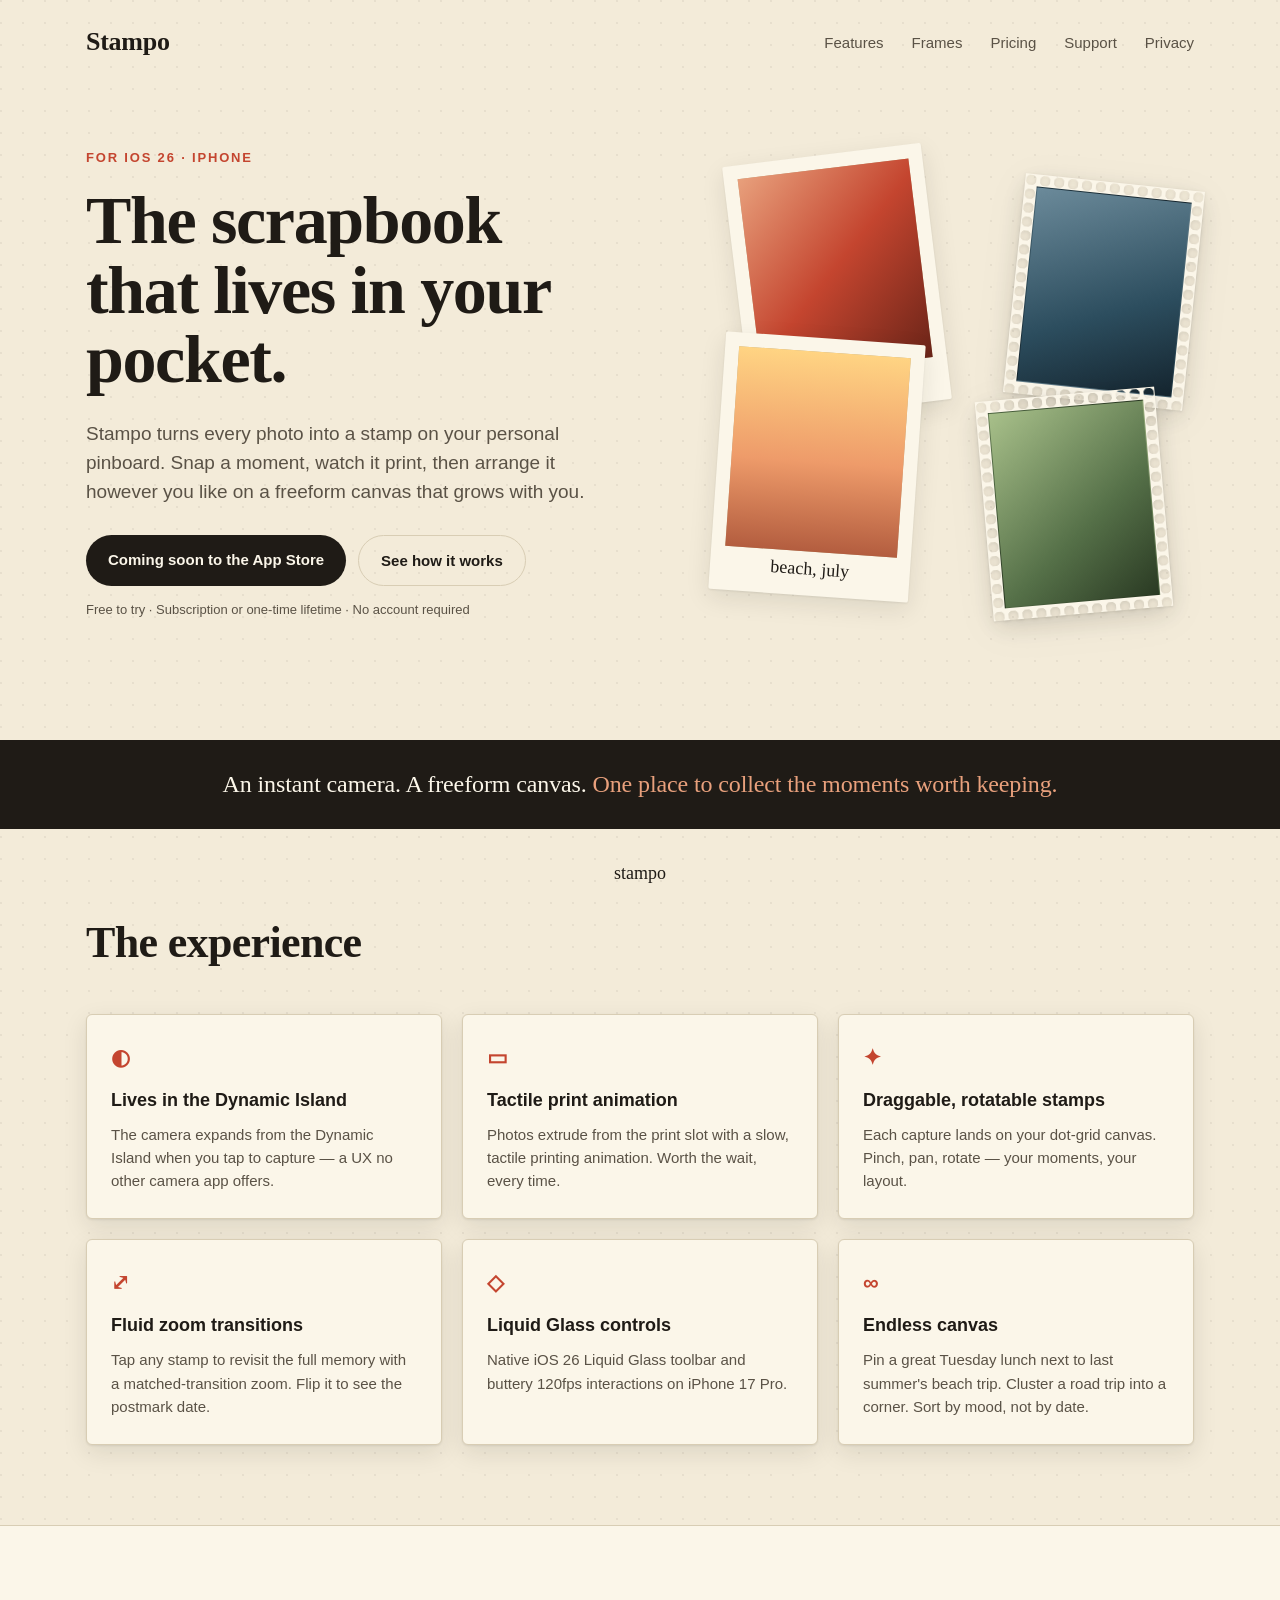
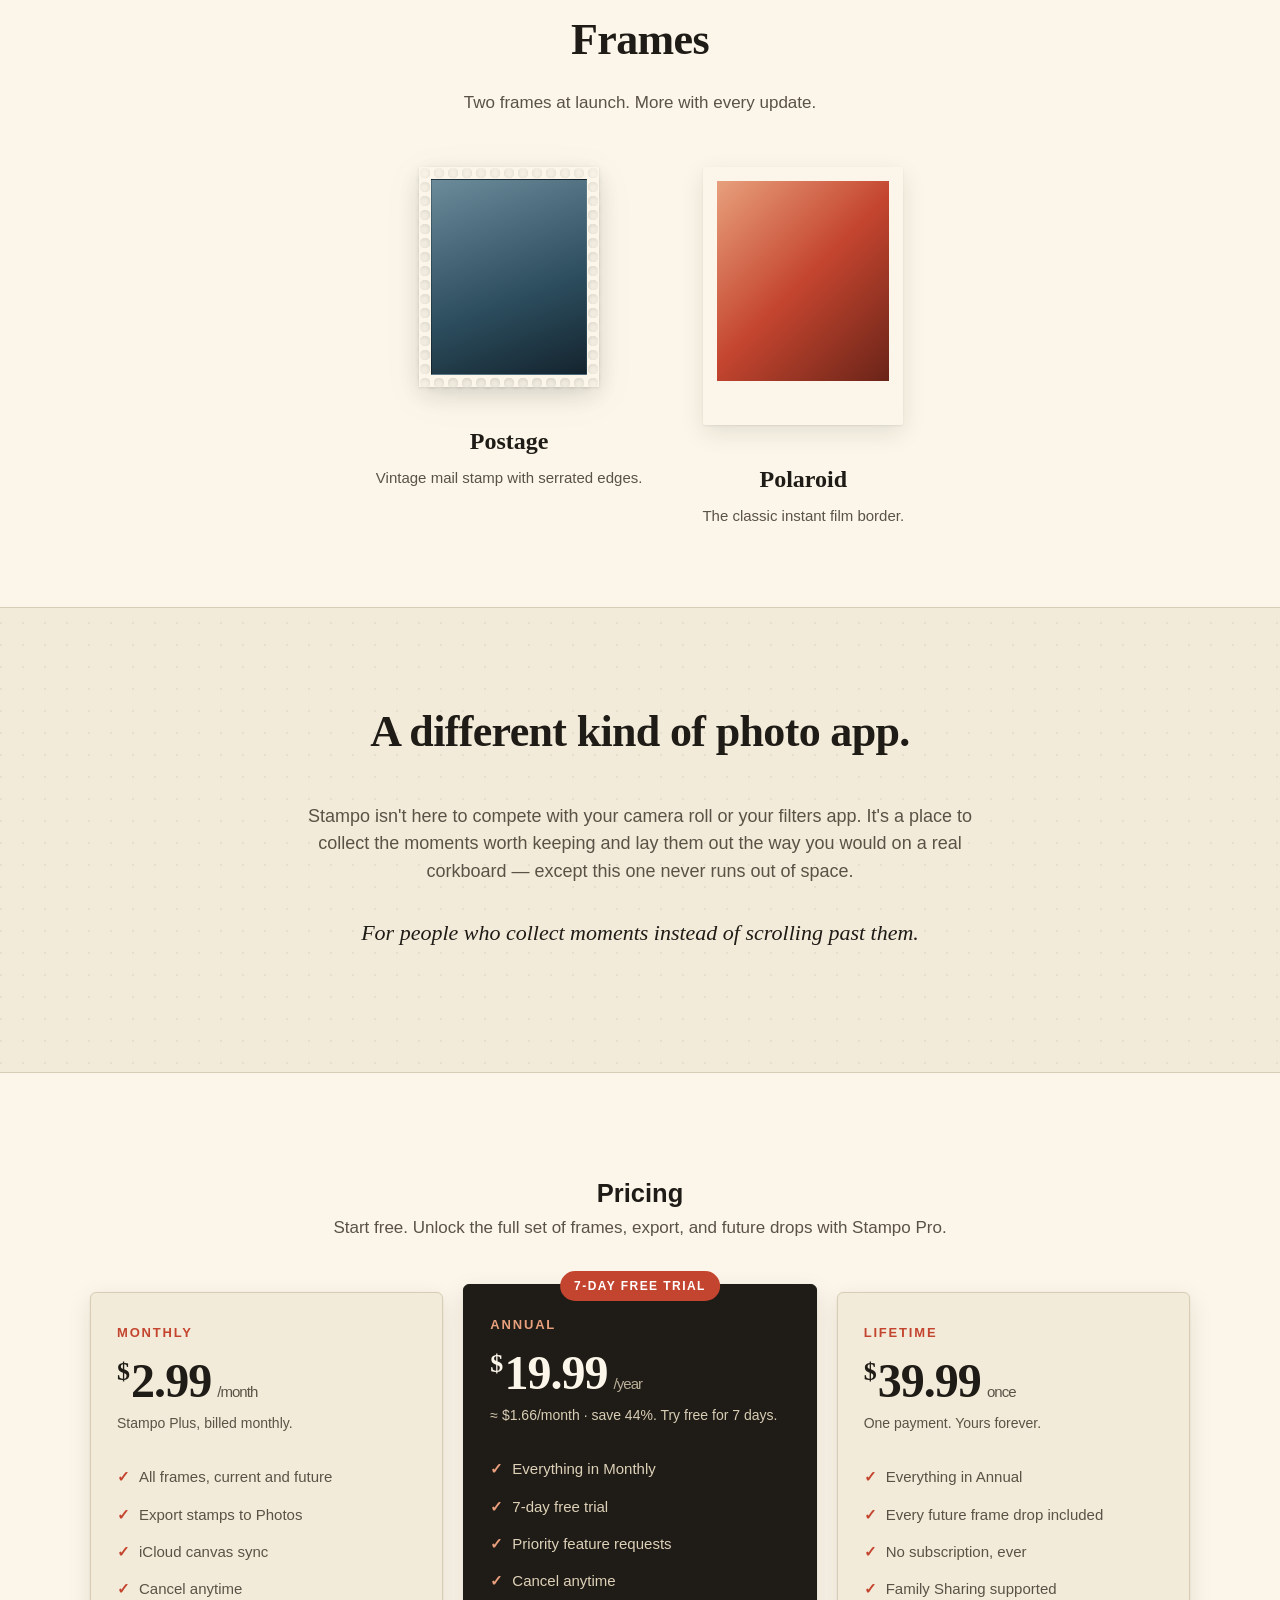
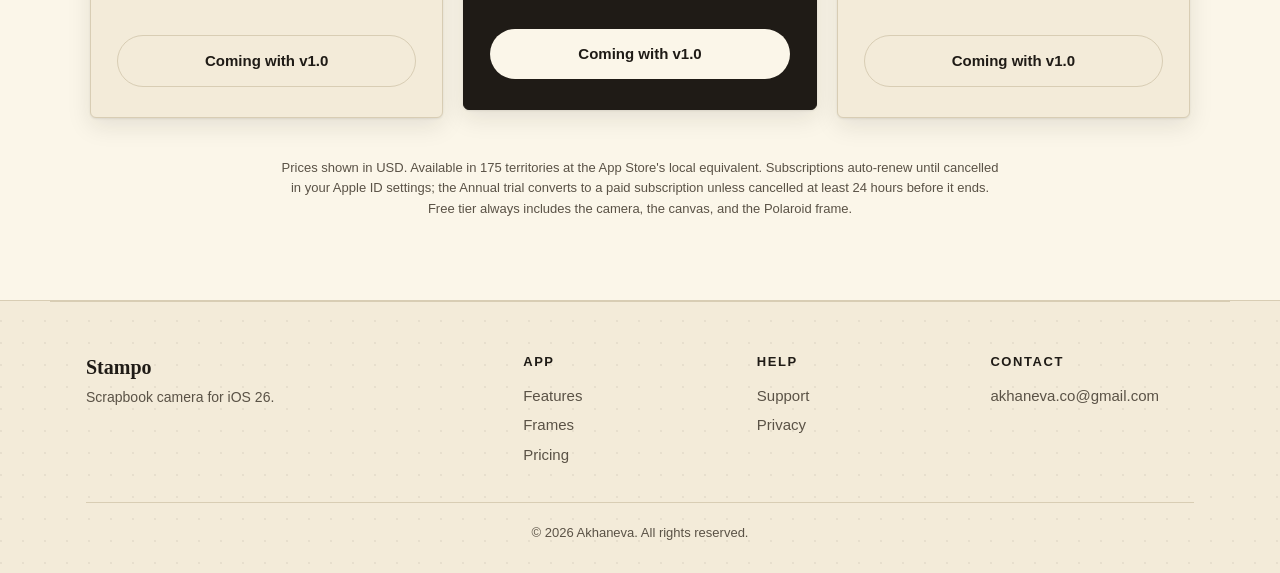
==== index.html @ 7638e10e "Add Stampo marketing site (landing, support, privacy) Three-page static site for the App Store listi" ====
<!doctype html>
<html lang="en">
<head>
<meta charset="utf-8" />
<meta name="viewport" content="width=device-width, initial-scale=1" />
<title>Stampo — Scrapbook Camera for iOS</title>
<meta name="description" content="Stampo turns every photo into a stamp on your personal pinboard. An instant camera that lives in the Dynamic Island, built natively for iOS 26." />
<meta property="og:title" content="Stampo — Scrapbook Camera" />
<meta property="og:description" content="An instant camera in your Dynamic Island. Pin moments on an endless canvas." />
<meta property="og:type" content="website" />
<meta name="theme-color" content="#f3ebd9" />
<link rel="stylesheet" href="styles.css" />
</head>
<body>
<header class="nav">
  <a class="brand" href="/">Stampo</a>
  <nav>
    <a href="#features">Features</a>
    <a href="#frames">Frames</a>
    <a href="#pricing">Pricing</a>
    <a href="support.html">Support</a>
    <a href="privacy.html">Privacy</a>
  </nav>
</header>

<main>
  <section class="hero">
    <div class="hero-copy">
      <p class="eyebrow">For iOS 26 · iPhone</p>
      <h1>The scrapbook<br/>that lives in your pocket.</h1>
      <p class="lede">Stampo turns every photo into a stamp on your personal pinboard. Snap a moment, watch it print, then arrange it however you like on a freeform canvas that grows with you.</p>
      <div class="cta">
        <a class="btn primary" href="#" aria-disabled="true">Coming soon to the App Store</a>
        <a class="btn ghost" href="#features">See how it works</a>
      </div>
      <p class="micro">Free to try · Subscription or one-time lifetime · No account required</p>
    </div>
    <div class="hero-art" aria-hidden="true">
      <div class="stamp polaroid r-1">
        <div class="photo p1"></div>
        <span class="caption">tuesday lunch</span>
      </div>
      <div class="stamp postage r-2">
        <div class="photo p2"></div>
      </div>
      <div class="stamp polaroid r-3">
        <div class="photo p3"></div>
        <span class="caption">beach, july</span>
      </div>
      <div class="stamp postage r-4">
        <div class="photo p4"></div>
      </div>
    </div>
  </section>

  <section class="strip">
    <p>An instant camera. A freeform canvas. <span>One place to collect the moments worth keeping.</span></p>
  </section>

  <section id="features" class="features">
    <h2>The experience</h2>
    <div class="grid">
      <article class="card">
        <div class="icon">◐</div>
        <h3>Lives in the Dynamic Island</h3>
        <p>The camera expands from the Dynamic Island when you tap to capture — a UX no other camera app offers.</p>
      </article>
      <article class="card">
        <div class="icon">▭</div>
        <h3>Tactile print animation</h3>
        <p>Photos extrude from the print slot with a slow, tactile printing animation. Worth the wait, every time.</p>
      </article>
      <article class="card">
        <div class="icon">✦</div>
        <h3>Draggable, rotatable stamps</h3>
        <p>Each capture lands on your dot-grid canvas. Pinch, pan, rotate — your moments, your layout.</p>
      </article>
      <article class="card">
        <div class="icon">⤢</div>
        <h3>Fluid zoom transitions</h3>
        <p>Tap any stamp to revisit the full memory with a matched-transition zoom. Flip it to see the postmark date.</p>
      </article>
      <article class="card">
        <div class="icon">◇</div>
        <h3>Liquid Glass controls</h3>
        <p>Native iOS 26 Liquid Glass toolbar and buttery 120fps interactions on iPhone 17 Pro.</p>
      </article>
      <article class="card">
        <div class="icon">∞</div>
        <h3>Endless canvas</h3>
        <p>Pin a great Tuesday lunch next to last summer's beach trip. Cluster a road trip into a corner. Sort by mood, not by date.</p>
      </article>
    </div>
  </section>

  <section id="frames" class="frames">
    <h2>Frames</h2>
    <p class="frames-lede">Two frames at launch. More with every update.</p>
    <div class="frames-grid">
      <div class="frame-demo">
        <div class="stamp postage demo">
          <div class="photo p2"></div>
        </div>
        <h3>Postage</h3>
        <p>Vintage mail stamp with serrated edges.</p>
      </div>
      <div class="frame-demo">
        <div class="stamp polaroid demo">
          <div class="photo p1"></div>
          <span class="caption">stampo</span>
        </div>
        <h3>Polaroid</h3>
        <p>The classic instant film border.</p>
      </div>
    </div>
  </section>

  <section class="manifesto">
    <h2>A different kind of photo app.</h2>
    <p>Stampo isn't here to compete with your camera roll or your filters app. It's a place to collect the moments worth keeping and lay them out the way you would on a real corkboard — except this one never runs out of space.</p>
    <p class="signoff">For people who collect moments instead of scrolling past them.</p>
  </section>

  <section id="pricing" class="pricing">
    <h2>Pricing</h2>
    <p class="pricing-lede">Start free. Unlock the full set of frames, export, and future drops with Stampo Pro.</p>

    <div class="price-grid">
      <article class="price-card">
        <header>
          <p class="tier">Monthly</p>
          <p class="amount"><span class="currency">$</span>2.99<span class="period">/month</span></p>
          <p class="tier-sub">Stampo Plus, billed monthly.</p>
        </header>
        <ul>
          <li>All frames, current and future</li>
          <li>Export stamps to Photos</li>
          <li>iCloud canvas sync</li>
          <li>Cancel anytime</li>
        </ul>
        <a class="btn ghost full" href="#" aria-disabled="true">Coming with v1.0</a>
      </article>

      <article class="price-card featured">
        <p class="ribbon">7-day free trial</p>
        <header>
          <p class="tier">Annual</p>
          <p class="amount"><span class="currency">$</span>19.99<span class="period">/year</span></p>
          <p class="tier-sub">≈ $1.66/month · save 44%. Try free for 7 days.</p>
        </header>
        <ul>
          <li>Everything in Monthly</li>
          <li>7-day free trial</li>
          <li>Priority feature requests</li>
          <li>Cancel anytime</li>
        </ul>
        <a class="btn primary full" href="#" aria-disabled="true">Coming with v1.0</a>
      </article>

      <article class="price-card">
        <header>
          <p class="tier">Lifetime</p>
          <p class="amount"><span class="currency">$</span>39.99<span class="period">once</span></p>
          <p class="tier-sub">One payment. Yours forever.</p>
        </header>
        <ul>
          <li>Everything in Annual</li>
          <li>Every future frame drop included</li>
          <li>No subscription, ever</li>
          <li>Family Sharing supported</li>
        </ul>
        <a class="btn ghost full" href="#" aria-disabled="true">Coming with v1.0</a>
      </article>
    </div>

    <p class="pricing-foot">Prices shown in USD. Available in 175 territories at the App Store's local equivalent. Subscriptions auto-renew until cancelled in your Apple ID settings; the Annual trial converts to a paid subscription unless cancelled at least 24 hours before it ends. Free tier always includes the camera, the canvas, and the Polaroid frame.</p>
  </section>
</main>

<footer>
  <div class="foot-grid">
    <div>
      <p class="brand-small">Stampo</p>
      <p class="muted">Scrapbook camera for iOS 26.</p>
    </div>
    <div>
      <p class="foot-h">App</p>
      <a href="#features">Features</a>
      <a href="#frames">Frames</a>
      <a href="#pricing">Pricing</a>
    </div>
    <div>
      <p class="foot-h">Help</p>
      <a href="support.html">Support</a>
      <a href="privacy.html">Privacy</a>
    </div>
    <div>
      <p class="foot-h">Contact</p>
      <a href="mailto:akhaneva.co@gmail.com">akhaneva.co@gmail.com</a>
    </div>
  </div>
  <p class="copyright">© 2026 Akhaneva. All rights reserved.</p>
</footer>
</body>
</html>
---- styles.css ----
:root {
  --bg: #f3ebd9;
  --paper: #fbf6e9;
  --ink: #1f1b16;
  --ink-soft: #5a5246;
  --accent: #c4452f;
  --accent-soft: #e8a07c;
  --line: #d8cdb4;
  --shadow: 0 1px 2px rgba(31,27,22,.08), 0 8px 24px rgba(31,27,22,.10);
  --radius: 6px;
  --serif: "Iowan Old Style", "Palatino", "Cochin", Georgia, serif;
  --sans: -apple-system, BlinkMacSystemFont, "SF Pro Text", "Helvetica Neue", Arial, sans-serif;
}

* { box-sizing: border-box; }

html, body { margin: 0; padding: 0; }

body {
  background: var(--bg);
  color: var(--ink);
  font-family: var(--sans);
  font-size: 17px;
  line-height: 1.55;
  -webkit-font-smoothing: antialiased;
  background-image:
    radial-gradient(circle at 1px 1px, rgba(31,27,22,.06) 1px, transparent 0);
  background-size: 22px 22px;
}

a { color: var(--ink); text-decoration: none; }
a:hover { color: var(--accent); }

/* ---------- nav ---------- */
.nav {
  display: flex;
  align-items: center;
  justify-content: space-between;
  padding: 22px 36px;
  max-width: 1180px;
  margin: 0 auto;
}
.brand {
  font-family: var(--serif);
  font-size: 26px;
  font-weight: 700;
  letter-spacing: -0.01em;
}
.nav nav { display: flex; gap: 28px; }
.nav nav a {
  font-size: 15px;
  color: var(--ink-soft);
}
.nav nav a[aria-current="page"] { color: var(--ink); }

/* ---------- hero ---------- */
.hero {
  max-width: 1180px;
  margin: 24px auto 60px;
  padding: 40px 36px 60px;
  display: grid;
  grid-template-columns: 1.1fr .9fr;
  gap: 48px;
  align-items: center;
}
.eyebrow {
  font-size: 13px;
  text-transform: uppercase;
  letter-spacing: 0.14em;
  color: var(--accent);
  margin: 0 0 18px;
  font-weight: 600;
}
.hero h1 {
  font-family: var(--serif);
  font-size: clamp(40px, 5.4vw, 68px);
  line-height: 1.02;
  letter-spacing: -0.02em;
  margin: 0 0 24px;
  font-weight: 700;
}
.lede {
  font-size: 19px;
  color: var(--ink-soft);
  max-width: 540px;
  margin: 0 0 28px;
}
.cta {
  display: flex;
  gap: 12px;
  flex-wrap: wrap;
  margin-bottom: 14px;
}
.btn {
  display: inline-block;
  padding: 13px 22px;
  border-radius: 999px;
  font-size: 15px;
  font-weight: 600;
  transition: transform .15s ease, background .15s ease;
}
.btn.primary {
  background: var(--ink);
  color: var(--paper);
}
.btn.primary:hover { background: var(--accent); color: #fff; transform: translateY(-1px); }
.btn.ghost {
  background: transparent;
  color: var(--ink);
  border: 1px solid var(--line);
}
.btn.ghost:hover { border-color: var(--ink); }
.micro {
  font-size: 13px;
  color: var(--ink-soft);
  margin: 0;
}

/* ---------- hero art ---------- */
.hero-art {
  position: relative;
  height: 460px;
}
.stamp {
  position: absolute;
  background: var(--paper);
  box-shadow: var(--shadow);
  transform-origin: center;
}
.stamp .photo {
  background-size: cover;
  background-position: center;
  background-color: #b9a986;
}
.stamp.polaroid {
  width: 200px;
  padding: 14px 14px 44px;
  border-radius: 2px;
}
.stamp.polaroid .photo {
  width: 100%;
  height: 200px;
}
.stamp.polaroid .caption {
  position: absolute;
  bottom: 12px;
  left: 0;
  right: 0;
  text-align: center;
  font-family: "Caveat", "Bradley Hand", "Marker Felt", cursive;
  font-size: 18px;
  color: var(--ink);
}
.stamp.postage {
  width: 180px;
  height: 220px;
  padding: 12px;
  background:
    radial-gradient(circle at 6px 6px, transparent 5px, var(--paper) 5.5px) 0 0 / 14px 14px;
  filter: drop-shadow(0 1px 2px rgba(31,27,22,.1)) drop-shadow(0 8px 18px rgba(31,27,22,.08));
}
.stamp.postage .photo {
  width: 100%;
  height: 100%;
  border: 1px solid rgba(31,27,22,.12);
}

/* photo "image" stand-ins via gradients */
.p1 { background-image: linear-gradient(135deg, #e8a07c 0%, #c4452f 50%, #6a2418 100%); }
.p2 { background-image: linear-gradient(160deg, #6b8a9a 0%, #2c4d5e 60%, #14242e 100%); }
.p3 { background-image: linear-gradient(180deg, #ffd483 0%, #ee9b6a 55%, #b35d3f 100%); }
.p4 { background-image: linear-gradient(140deg, #a8c08a 0%, #557048 60%, #2a3a23 100%); }

.r-1 { top: 0;    left: 20px;  transform: rotate(-7deg); z-index: 2; }
.r-2 { top: 28px; right: 0;    transform: rotate(6deg);  z-index: 1; }
.r-3 { bottom: 18px; left: 0;  transform: rotate(4deg);  z-index: 3; }
.r-4 { bottom: 0; right: 30px; transform: rotate(-5deg); z-index: 2; }

/* ---------- strip ---------- */
.strip {
  background: var(--ink);
  color: var(--paper);
  text-align: center;
  padding: 26px 36px;
}
.strip p {
  margin: 0;
  font-family: var(--serif);
  font-size: clamp(18px, 2.2vw, 24px);
  letter-spacing: -0.005em;
}
.strip span { color: var(--accent-soft); }

/* ---------- features ---------- */
.features {
  max-width: 1180px;
  margin: 0 auto;
  padding: 80px 36px;
}
.features h2,
.frames h2,
.manifesto h2,
.doc h1 {
  font-family: var(--serif);
  font-size: clamp(30px, 4vw, 44px);
  letter-spacing: -0.015em;
  margin: 0 0 36px;
  font-weight: 700;
}
.grid {
  display: grid;
  grid-template-columns: repeat(3, 1fr);
  gap: 20px;
}
.card {
  background: var(--paper);
  border: 1px solid var(--line);
  border-radius: var(--radius);
  padding: 26px 24px;
  box-shadow: var(--shadow);
}
.card .icon {
  font-size: 22px;
  color: var(--accent);
  margin-bottom: 12px;
  font-weight: 600;
}
.card h3 {
  margin: 0 0 8px;
  font-size: 18px;
  font-weight: 600;
}
.card p {
  margin: 0;
  color: var(--ink-soft);
  font-size: 15px;
}

/* ---------- frames ---------- */
.frames {
  background: var(--paper);
  border-top: 1px solid var(--line);
  border-bottom: 1px solid var(--line);
  padding: 80px 36px;
  text-align: center;
}
.frames > h2,
.frames-lede { max-width: 1180px; margin-left: auto; margin-right: auto; }
.frames-lede {
  color: var(--ink-soft);
  margin: -20px auto 50px;
  font-size: 17px;
}
.frames-grid {
  display: flex;
  gap: 60px;
  justify-content: center;
  flex-wrap: wrap;
  max-width: 1180px;
  margin: 0 auto;
}
.frame-demo { text-align: center; }
.frame-demo h3 {
  margin: 28px 0 6px;
  font-family: var(--serif);
  font-size: 24px;
}
.frame-demo p {
  margin: 0;
  color: var(--ink-soft);
  font-size: 15px;
}
.stamp.demo { position: static; display: inline-block; }

/* ---------- manifesto ---------- */
.manifesto {
  max-width: 760px;
  margin: 0 auto;
  padding: 90px 36px 100px;
  text-align: center;
}
.manifesto p {
  font-size: 18px;
  color: var(--ink-soft);
}
.manifesto .signoff {
  font-family: var(--serif);
  font-style: italic;
  font-size: 22px;
  color: var(--ink);
  margin-top: 30px;
}

/* ---------- pricing ---------- */
.pricing {
  background: var(--paper);
  border-top: 1px solid var(--line);
  border-bottom: 1px solid var(--line);
  padding: 80px 36px;
  text-align: center;
}
.pricing > h2,
.pricing-lede,
.pricing-foot { max-width: 720px; margin-left: auto; margin-right: auto; }
.pricing-lede {
  color: var(--ink-soft);
  margin: -20px auto 50px;
  font-size: 17px;
}
.price-grid {
  display: grid;
  grid-template-columns: repeat(3, 1fr);
  gap: 20px;
  max-width: 1100px;
  margin: 0 auto;
  text-align: left;
}
.price-card {
  position: relative;
  background: var(--bg);
  border: 1px solid var(--line);
  border-radius: var(--radius);
  padding: 30px 26px;
  box-shadow: var(--shadow);
  display: flex;
  flex-direction: column;
}
.price-card.featured {
  background: var(--ink);
  color: var(--paper);
  border-color: var(--ink);
  transform: translateY(-8px);
}
.price-card.featured .tier-sub,
.price-card.featured ul { color: #d8cdb4; }
.price-card.featured ul li::marker { color: var(--accent-soft); }
.ribbon {
  position: absolute;
  top: -14px;
  left: 50%;
  transform: translateX(-50%);
  background: var(--accent);
  color: #fff;
  font-size: 12px;
  letter-spacing: 0.12em;
  text-transform: uppercase;
  font-weight: 600;
  padding: 6px 14px;
  border-radius: 999px;
  margin: 0;
}
.price-card .tier {
  font-size: 13px;
  text-transform: uppercase;
  letter-spacing: 0.14em;
  color: var(--accent);
  font-weight: 600;
  margin: 0 0 14px;
}
.price-card.featured .tier { color: var(--accent-soft); }
.price-card .amount {
  font-family: var(--serif);
  font-size: 48px;
  font-weight: 700;
  line-height: 1;
  margin: 0 0 8px;
  letter-spacing: -0.02em;
}
.price-card .currency {
  font-size: 26px;
  vertical-align: super;
  margin-right: 2px;
  font-weight: 600;
}
.price-card .period {
  font-size: 15px;
  font-family: var(--sans);
  font-weight: 500;
  color: var(--ink-soft);
  margin-left: 6px;
}
.price-card.featured .period { color: #b8ad96; }
.price-card .tier-sub {
  font-size: 14px;
  color: var(--ink-soft);
  margin: 0 0 24px;
}
.price-card ul {
  list-style: none;
  padding: 0;
  margin: 0 0 28px;
  flex: 1;
}
.price-card ul li {
  font-size: 15px;
  padding: 7px 0 7px 22px;
  position: relative;
  color: var(--ink-soft);
}
.price-card.featured ul li { color: #ddd1b8; }
.price-card ul li::before {
  content: "✓";
  position: absolute;
  left: 0;
  color: var(--accent);
  font-weight: 700;
}
.price-card.featured ul li::before { color: var(--accent-soft); }
.btn.full { display: block; text-align: center; }
.price-card .btn.ghost {
  border-color: var(--line);
}
.price-card.featured .btn.primary {
  background: var(--paper);
  color: var(--ink);
}
.price-card.featured .btn.primary:hover {
  background: var(--accent);
  color: #fff;
}
.pricing-foot {
  font-size: 13px;
  color: var(--ink-soft);
  margin: 40px auto 0;
  line-height: 1.6;
}

/* ---------- doc pages ---------- */
.doc {
  max-width: 760px;
  margin: 0 auto;
  padding: 40px 36px 80px;
}
.doc h1 { margin-bottom: 8px; }
.doc .lede { color: var(--ink-soft); font-size: 18px; margin: 0 0 36px; }
.doc .updated { color: var(--ink-soft); font-size: 14px; margin: 0 0 28px; }
.doc h2 {
  font-family: var(--serif);
  font-size: 24px;
  margin: 40px 0 14px;
  letter-spacing: -0.01em;
}
.doc section { margin-bottom: 8px; }
.doc p { color: var(--ink-soft); }
.doc p strong { color: var(--ink); }
.doc ol, .doc ul { color: var(--ink-soft); padding-left: 22px; }
.doc ol li, .doc ul li { margin-bottom: 8px; }
.doc a { color: var(--accent); text-decoration: underline; text-underline-offset: 3px; }
.doc a:hover { color: var(--ink); }
.back { margin-top: 50px; }
.back a { color: var(--ink-soft); text-decoration: none; }
.back a:hover { color: var(--accent); }

.tldr {
  background: var(--paper);
  border: 1px solid var(--line);
  border-left: 3px solid var(--accent);
  border-radius: var(--radius);
  padding: 18px 22px;
  margin: 0 0 36px;
}
.tldr .tldr-h {
  margin: 0 0 6px;
  font-size: 13px;
  text-transform: uppercase;
  letter-spacing: 0.12em;
  color: var(--accent);
  font-weight: 600;
}
.tldr p:last-child { margin: 0; color: var(--ink); }

details {
  border-bottom: 1px solid var(--line);
  padding: 14px 0;
}
details summary {
  cursor: pointer;
  font-weight: 600;
  list-style: none;
  position: relative;
  padding-right: 30px;
  color: var(--ink);
}
details summary::-webkit-details-marker { display: none; }
details summary::after {
  content: "+";
  position: absolute;
  right: 4px;
  top: 0;
  font-size: 20px;
  color: var(--ink-soft);
  transition: transform .2s ease;
}
details[open] summary::after { content: "−"; }
details p { margin: 10px 0 0; }

/* ---------- footer ---------- */
footer {
  border-top: 1px solid var(--line);
  padding: 50px 36px 30px;
  max-width: 1180px;
  margin: 0 auto;
}
.foot-grid {
  display: grid;
  grid-template-columns: 2fr 1fr 1fr 1fr;
  gap: 30px;
  margin-bottom: 30px;
}
.foot-grid a {
  display: block;
  font-size: 15px;
  color: var(--ink-soft);
  margin-bottom: 6px;
}
.foot-grid a:hover { color: var(--accent); }
.foot-h {
  font-size: 13px;
  text-transform: uppercase;
  letter-spacing: 0.12em;
  color: var(--ink);
  font-weight: 600;
  margin: 0 0 12px;
}
.brand-small {
  font-family: var(--serif);
  font-size: 20px;
  font-weight: 700;
  margin: 0 0 4px;
}
.muted { color: var(--ink-soft); font-size: 14px; margin: 0; }
.copyright {
  font-size: 13px;
  color: var(--ink-soft);
  text-align: center;
  margin: 0;
  padding-top: 20px;
  border-top: 1px solid var(--line);
}

/* ---------- responsive ---------- */
@media (max-width: 880px) {
  .hero {
    grid-template-columns: 1fr;
    padding: 20px 24px 40px;
  }
  .hero-art {
    height: 360px;
    order: -1;
    transform: scale(.85);
    transform-origin: top center;
  }
  .grid { grid-template-columns: 1fr; }
  .price-grid { grid-template-columns: 1fr; max-width: 420px; }
  .price-card.featured { transform: none; }
  .nav { padding: 18px 22px; }
  .nav nav { gap: 18px; }
  .nav nav a { font-size: 14px; }
  .features, .frames, .manifesto, .doc { padding-left: 22px; padding-right: 22px; }
  .foot-grid { grid-template-columns: 1fr 1fr; }
  footer { padding-left: 22px; padding-right: 22px; }
}

@media (max-width: 520px) {
  .hero h1 { font-size: 38px; }
  .lede { font-size: 17px; }
  .frames-grid { gap: 40px; }
  .foot-grid { grid-template-columns: 1fr; }
}
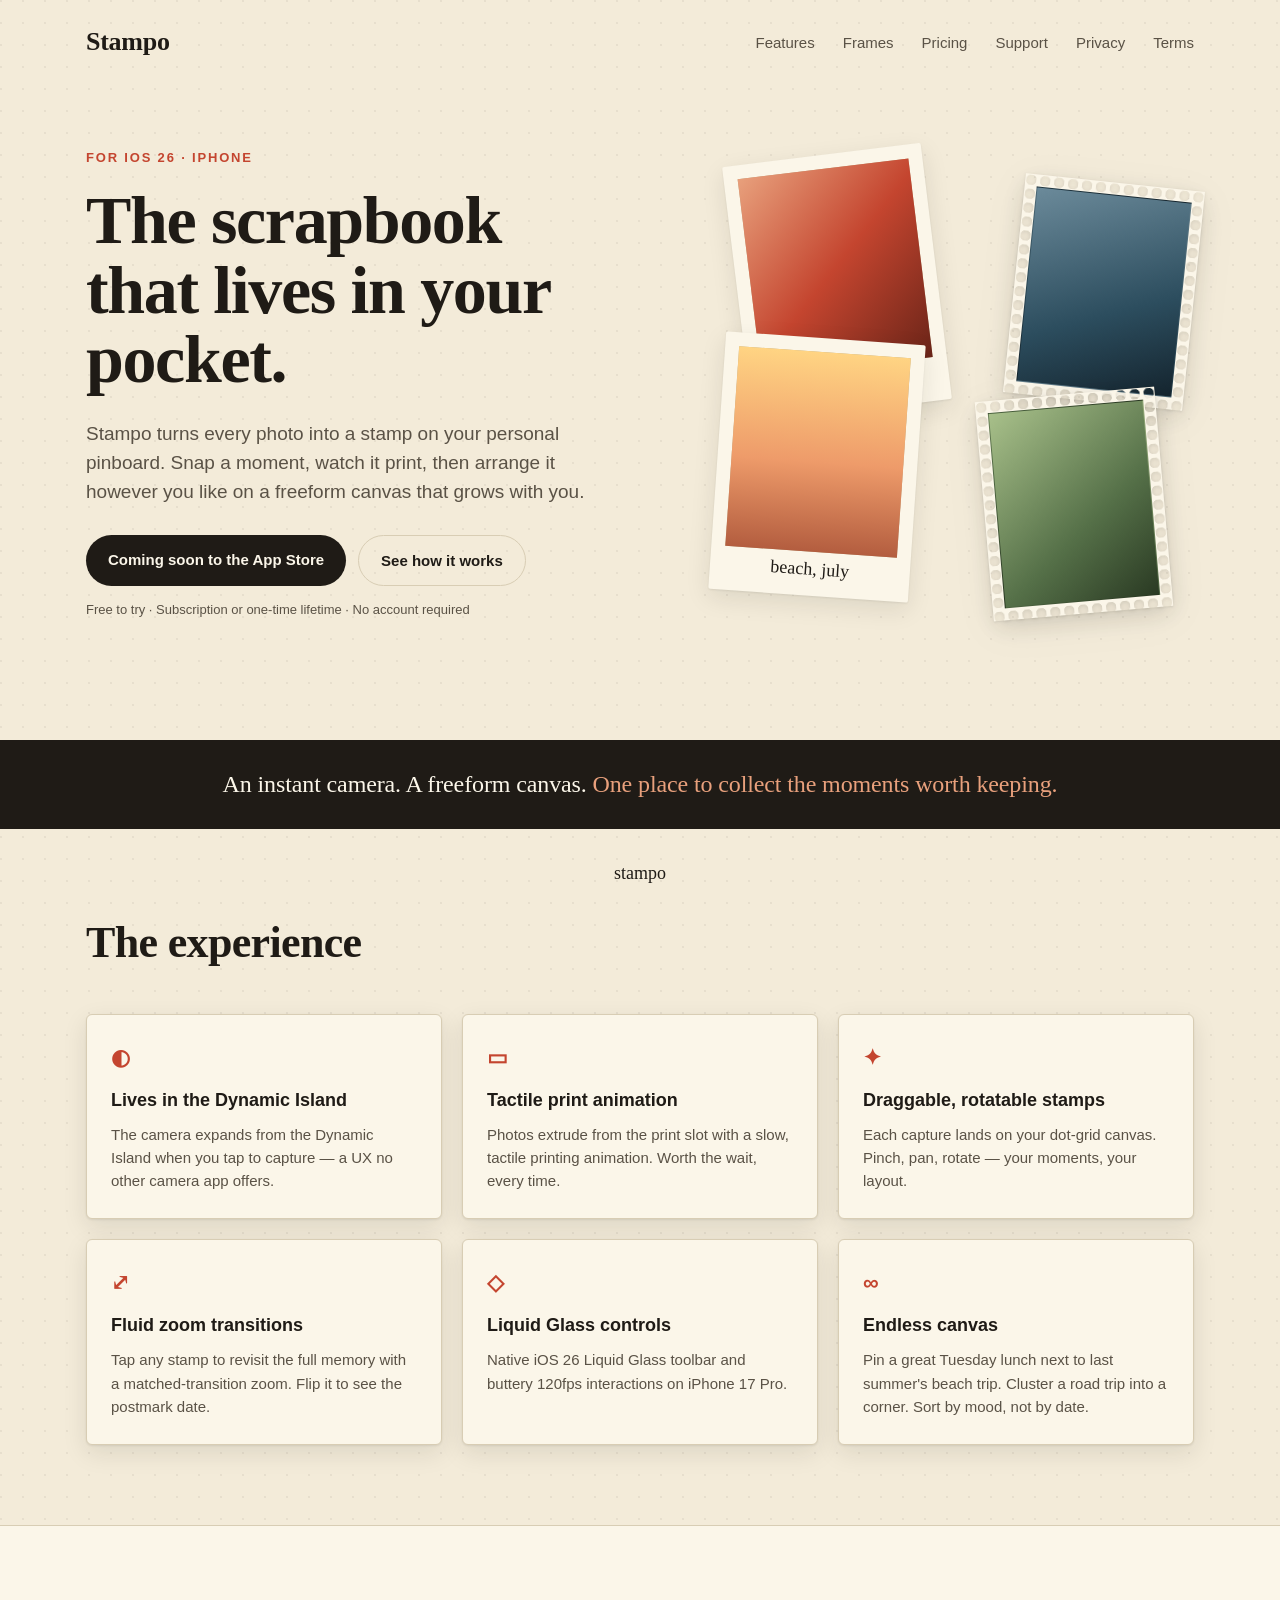
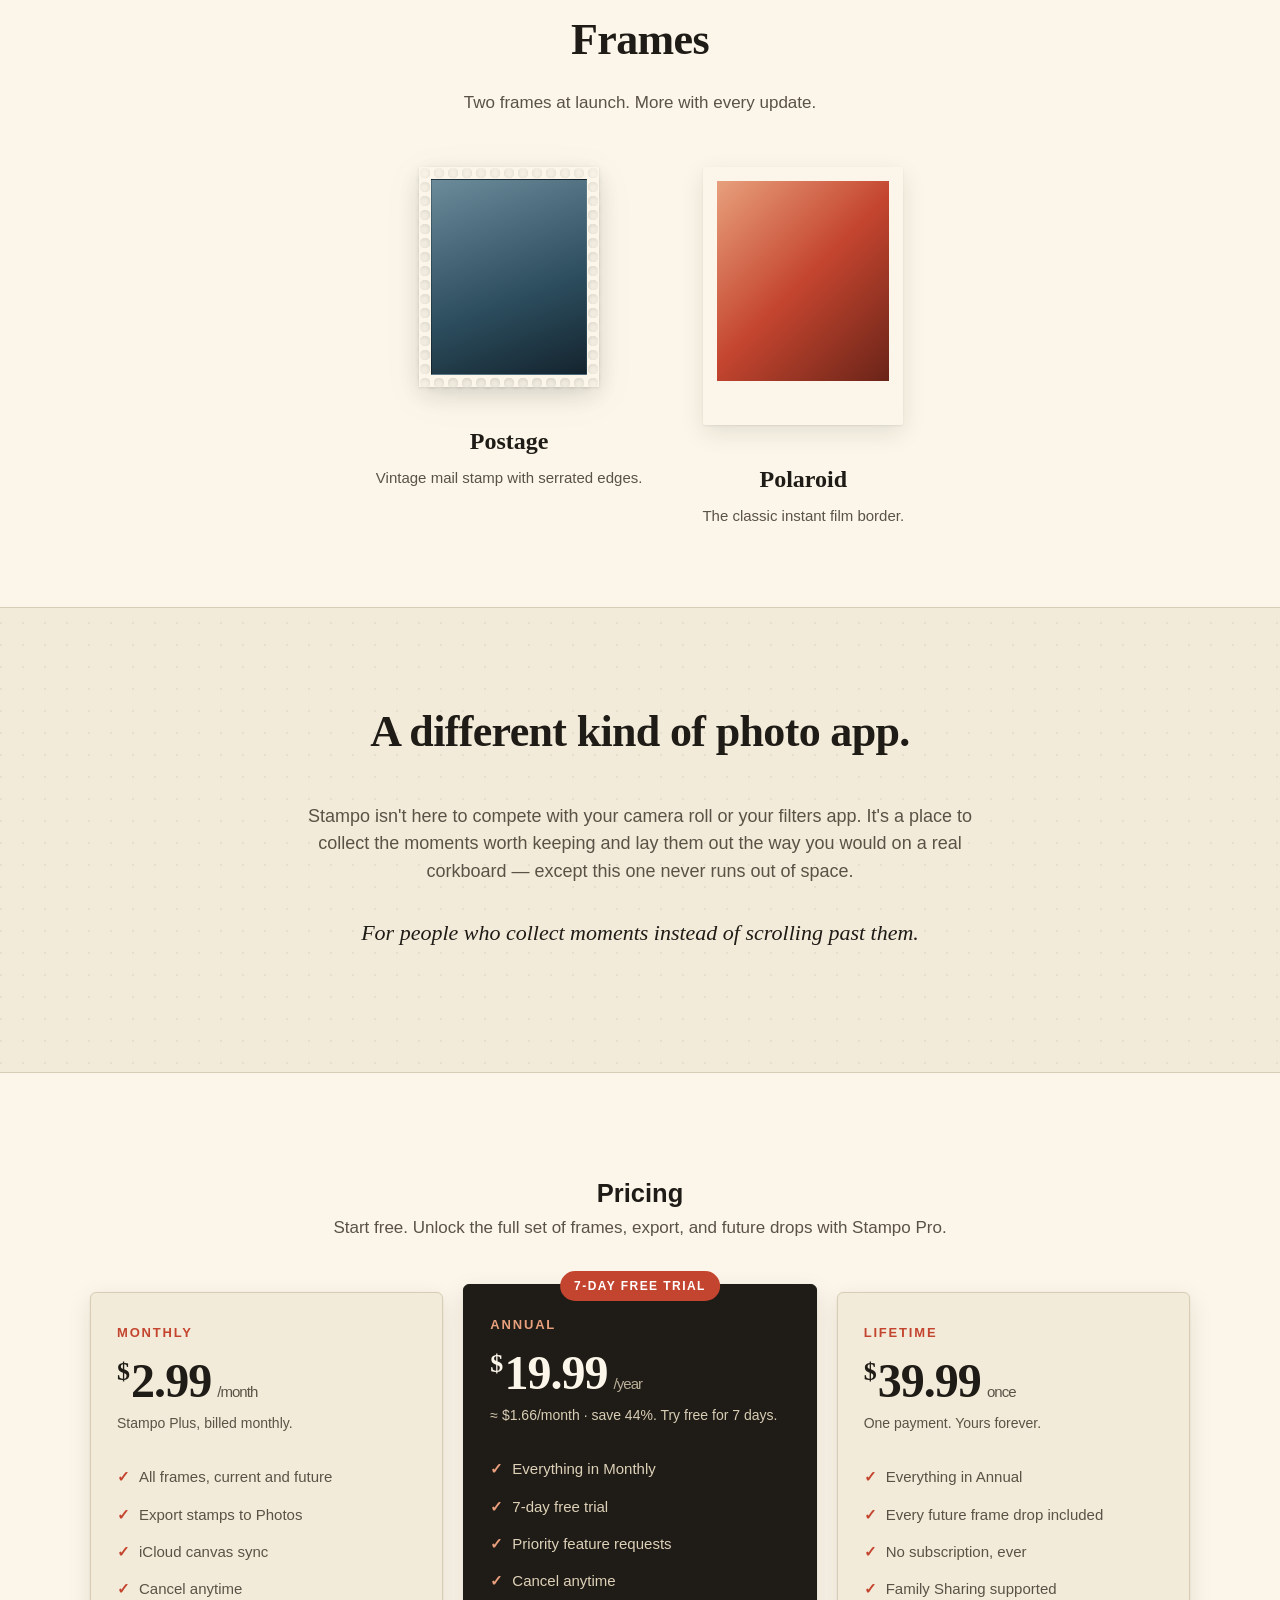
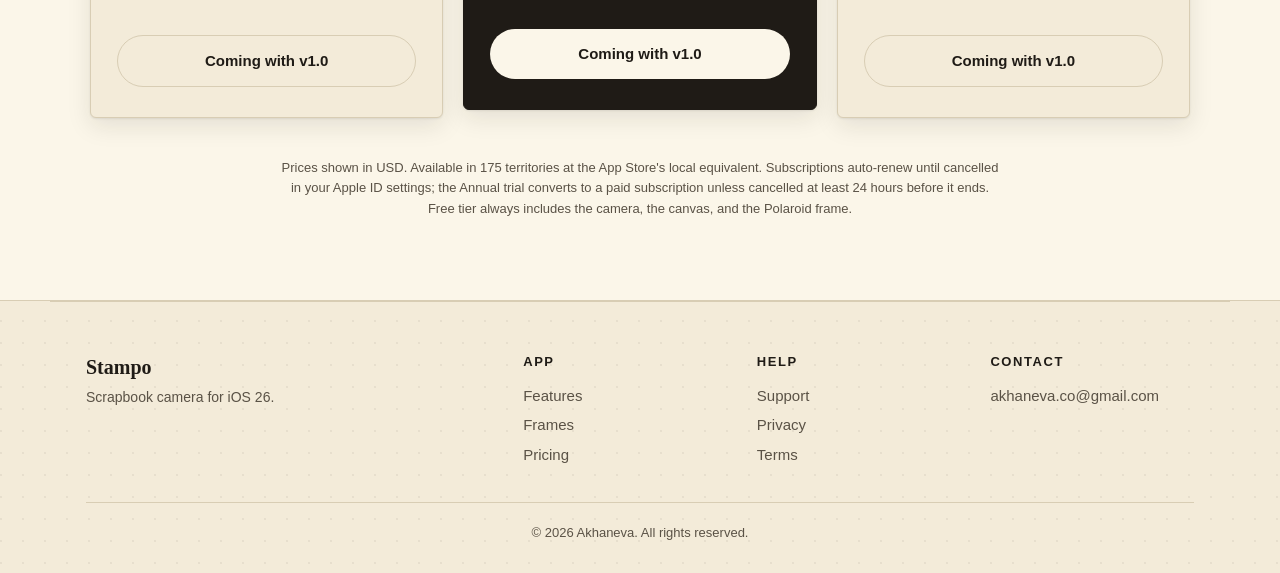
==== commit bdfa5b7b: "Add Terms of Service page 15-section ToS covering licence, user content, Pro subscriptions (includin" ====
--- a/index.html
+++ b/index.html
@@ -20,6 +20,7 @@
     <a href="#pricing">Pricing</a>
     <a href="support.html">Support</a>
     <a href="privacy.html">Privacy</a>
+    <a href="terms.html">Terms</a>
   </nav>
 </header>
 
@@ -193,6 +194,7 @@
       <p class="foot-h">Help</p>
       <a href="support.html">Support</a>
       <a href="privacy.html">Privacy</a>
+      <a href="terms.html">Terms</a>
     </div>
     <div>
       <p class="foot-h">Contact</p>
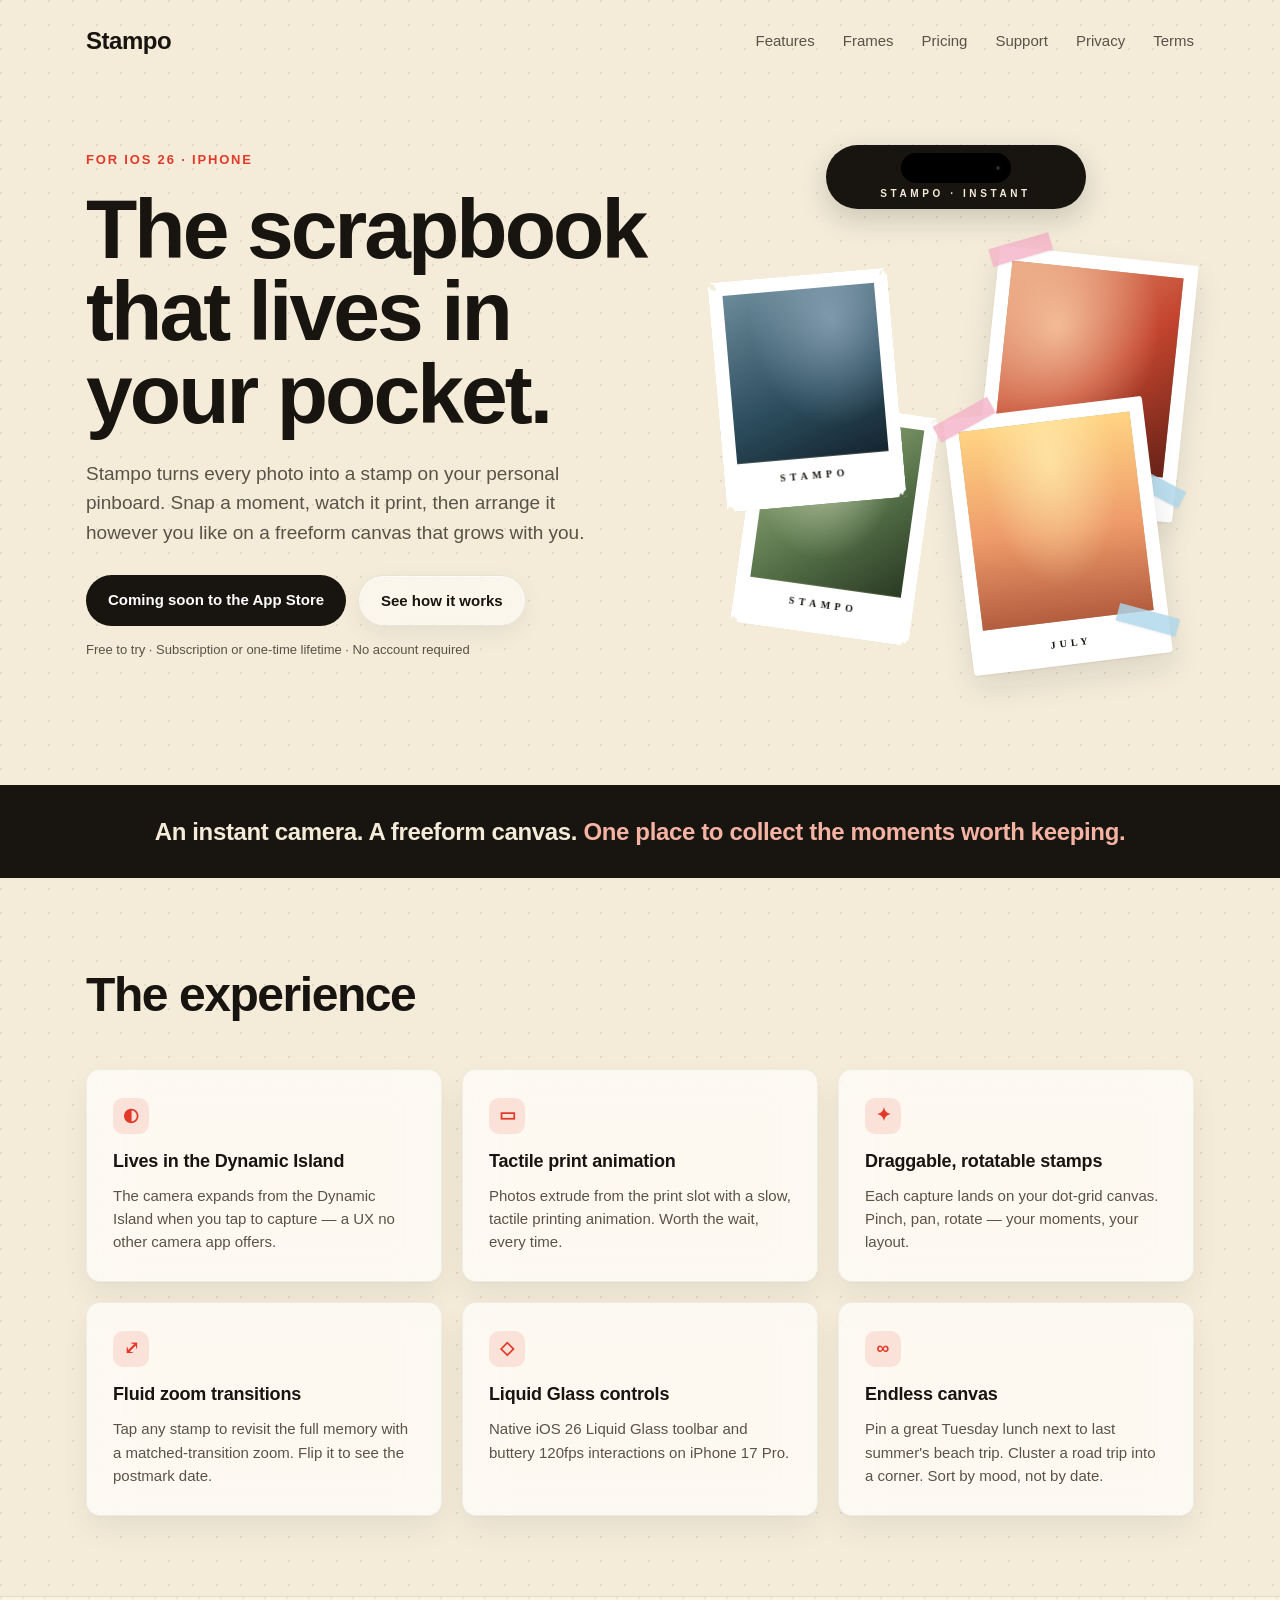
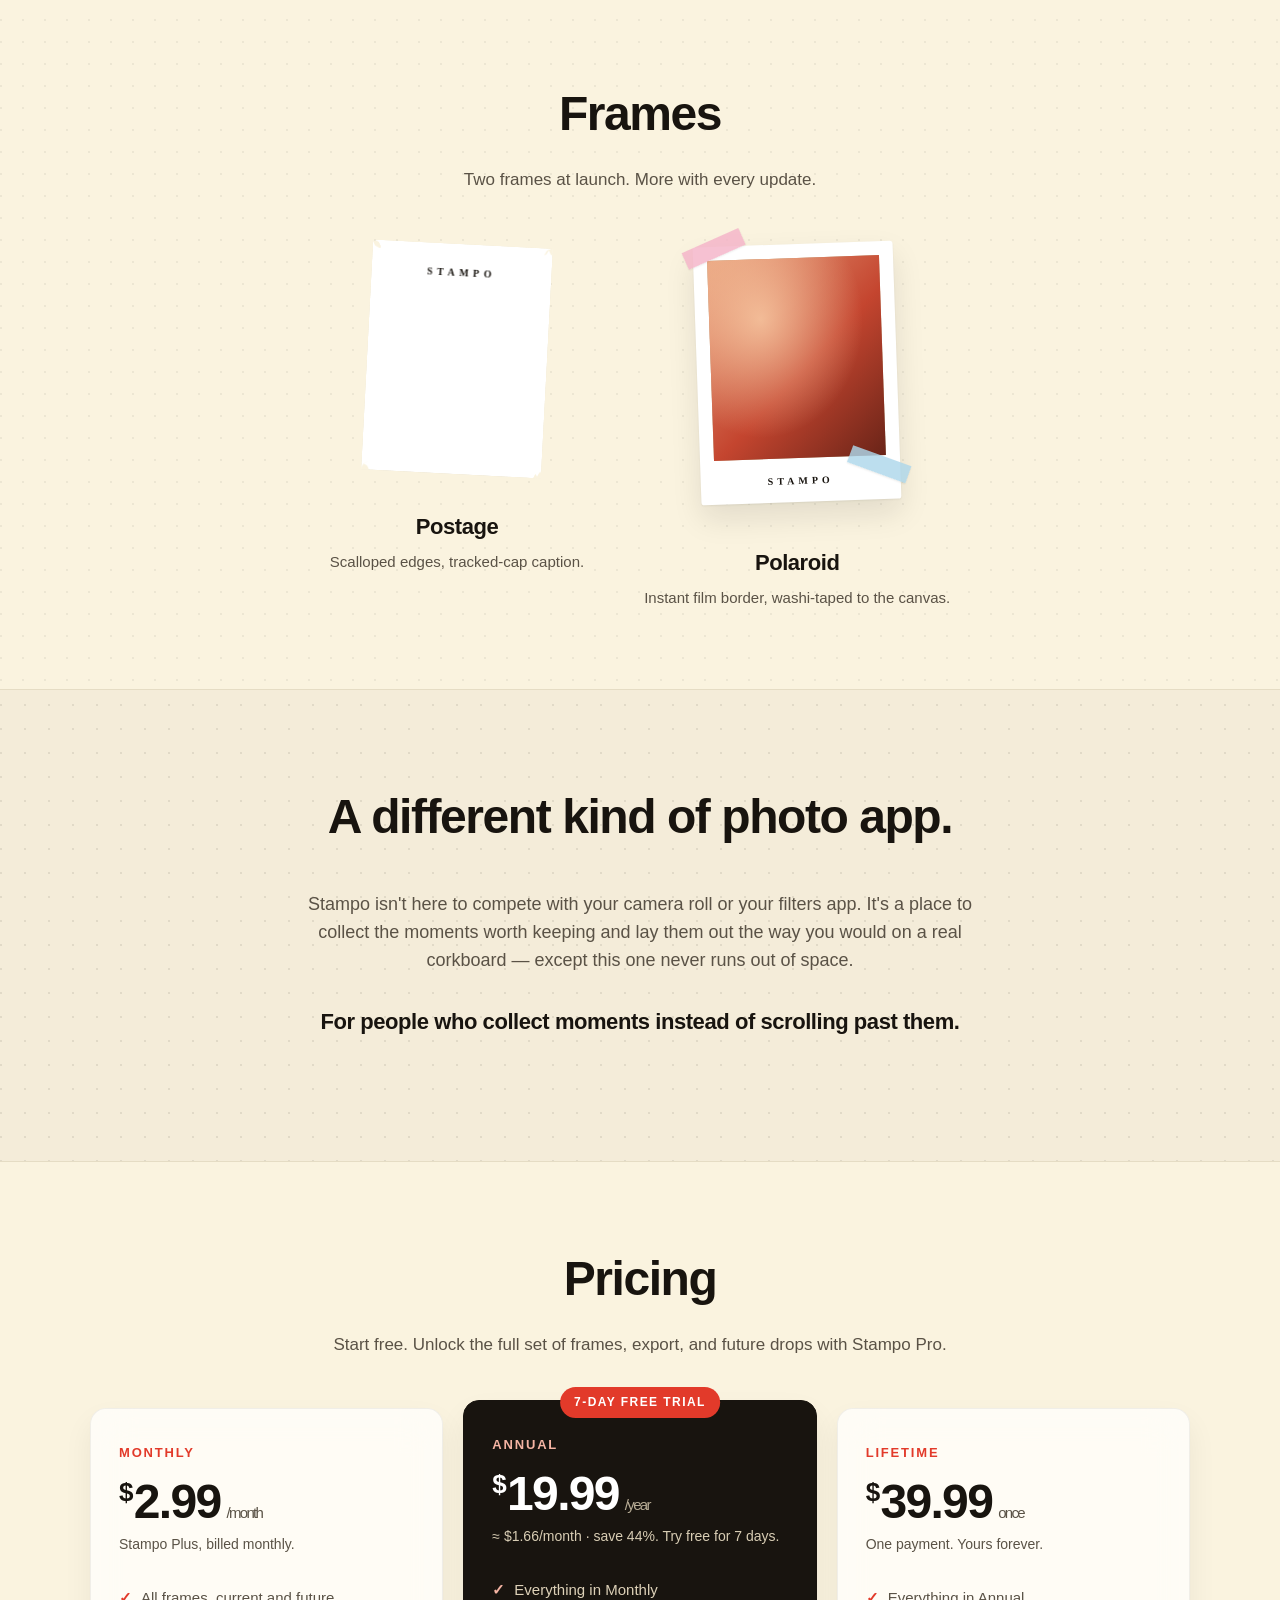
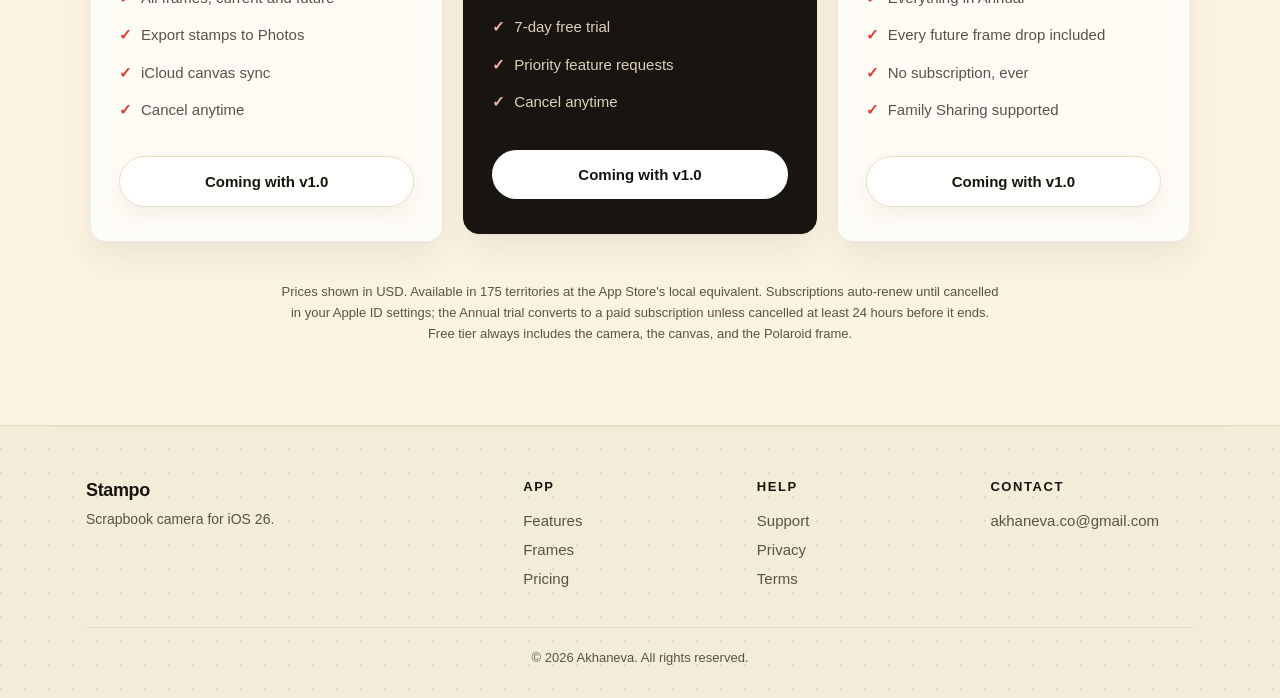
==== commit 18b02bf3: "Match site visual language to the actual Stampo app Updated to mirror the app screenshots: - Brighte" ====
--- a/index.html
+++ b/index.html
@@ -37,19 +37,25 @@
       <p class="micro">Free to try · Subscription or one-time lifetime · No account required</p>
     </div>
     <div class="hero-art" aria-hidden="true">
+      <div class="dyn-island">
+        <div class="island-pill"></div>
+        <span class="island-label">STAMPO · INSTANT</span>
+      </div>
       <div class="stamp polaroid r-1">
         <div class="photo p1"></div>
-        <span class="caption">tuesday lunch</span>
+        <span class="caption">Tuesday</span>
       </div>
       <div class="stamp postage r-2">
         <div class="photo p2"></div>
+        <span class="postage-label">Stampo</span>
       </div>
       <div class="stamp polaroid r-3">
         <div class="photo p3"></div>
-        <span class="caption">beach, july</span>
+        <span class="caption">July</span>
       </div>
       <div class="stamp postage r-4">
         <div class="photo p4"></div>
+        <span class="postage-label">Stampo</span>
       </div>
     </div>
   </section>
@@ -100,18 +106,19 @@
     <div class="frames-grid">
       <div class="frame-demo">
         <div class="stamp postage demo">
-          <div class="photo p2"></div>
+          <div class="photo p3"></div>
+          <span class="postage-label">Stampo</span>
         </div>
         <h3>Postage</h3>
-        <p>Vintage mail stamp with serrated edges.</p>
+        <p>Scalloped edges, tracked-cap caption.</p>
       </div>
       <div class="frame-demo">
         <div class="stamp polaroid demo">
           <div class="photo p1"></div>
-          <span class="caption">stampo</span>
+          <span class="caption">Stampo</span>
         </div>
         <h3>Polaroid</h3>
-        <p>The classic instant film border.</p>
+        <p>Instant film border, washi-taped to the canvas.</p>
       </div>
     </div>
   </section>
--- a/styles.css
+++ b/styles.css
@@ -1,15 +1,18 @@
 :root {
-  --bg: #f3ebd9;
-  --paper: #fbf6e9;
-  --ink: #1f1b16;
+  --bg: #f4ecd9;
+  --paper: #ffffff;
+  --ink: #18140f;
   --ink-soft: #5a5246;
-  --accent: #c4452f;
-  --accent-soft: #e8a07c;
-  --line: #d8cdb4;
-  --shadow: 0 1px 2px rgba(31,27,22,.08), 0 8px 24px rgba(31,27,22,.10);
-  --radius: 6px;
+  --accent: #e23a2a;
+  --accent-soft: #f5b4a3;
+  --line: #e5dcc4;
+  --washi-pink: rgba(245, 180, 200, .82);
+  --washi-blue: rgba(174, 215, 235, .82);
+  --shadow: 0 1px 2px rgba(24,20,15,.06), 0 14px 30px rgba(24,20,15,.10);
+  --radius: 10px;
   --serif: "Iowan Old Style", "Palatino", "Cochin", Georgia, serif;
   --sans: -apple-system, BlinkMacSystemFont, "SF Pro Text", "Helvetica Neue", Arial, sans-serif;
+  --display: -apple-system, BlinkMacSystemFont, "SF Pro Display", "Helvetica Neue", Arial, sans-serif;
 }
 
 * { box-sizing: border-box; }
@@ -24,8 +27,8 @@
   line-height: 1.55;
   -webkit-font-smoothing: antialiased;
   background-image:
-    radial-gradient(circle at 1px 1px, rgba(31,27,22,.06) 1px, transparent 0);
-  background-size: 22px 22px;
+    radial-gradient(circle at 1px 1px, rgba(24,20,15,.085) 1.4px, transparent 0);
+  background-size: 24px 24px;
 }
 
 a { color: var(--ink); text-decoration: none; }
@@ -41,10 +44,10 @@
   margin: 0 auto;
 }
 .brand {
-  font-family: var(--serif);
-  font-size: 26px;
-  font-weight: 700;
-  letter-spacing: -0.01em;
+  font-family: var(--display);
+  font-size: 24px;
+  font-weight: 800;
+  letter-spacing: -0.02em;
 }
 .nav nav { display: flex; gap: 28px; }
 .nav nav a {
@@ -72,12 +75,12 @@
   font-weight: 600;
 }
 .hero h1 {
-  font-family: var(--serif);
-  font-size: clamp(40px, 5.4vw, 68px);
-  line-height: 1.02;
-  letter-spacing: -0.02em;
+  font-family: var(--display);
+  font-size: clamp(46px, 6.6vw, 84px);
+  line-height: .98;
+  letter-spacing: -0.035em;
   margin: 0 0 24px;
-  font-weight: 700;
+  font-weight: 800;
 }
 .lede {
   font-size: 19px;
@@ -105,11 +108,14 @@
 }
 .btn.primary:hover { background: var(--accent); color: #fff; transform: translateY(-1px); }
 .btn.ghost {
-  background: transparent;
+  background: rgba(255,255,255,.55);
   color: var(--ink);
-  border: 1px solid var(--line);
-}
-.btn.ghost:hover { border-color: var(--ink); }
+  border: 1px solid rgba(24,20,15,.08);
+  backdrop-filter: blur(20px) saturate(140%);
+  -webkit-backdrop-filter: blur(20px) saturate(140%);
+  box-shadow: 0 1px 0 rgba(255,255,255,.6) inset, 0 8px 24px rgba(24,20,15,.06);
+}
+.btn.ghost:hover { background: rgba(255,255,255,.8); }
 .micro {
   font-size: 13px;
   color: var(--ink-soft);
@@ -119,7 +125,53 @@
 /* ---------- hero art ---------- */
 .hero-art {
   position: relative;
-  height: 460px;
+  height: 520px;
+}
+
+.dyn-island {
+  position: absolute;
+  top: 0;
+  left: 50%;
+  transform: translateX(-50%);
+  width: 260px;
+  height: 64px;
+  background: #18140f;
+  border-radius: 32px;
+  display: flex;
+  align-items: flex-end;
+  justify-content: center;
+  padding-bottom: 8px;
+  box-shadow: 0 10px 28px rgba(24,20,15,.18);
+  z-index: 5;
+}
+.dyn-island .island-pill {
+  position: absolute;
+  top: 8px;
+  left: 50%;
+  transform: translateX(-50%);
+  width: 110px;
+  height: 30px;
+  background: #000;
+  border-radius: 15px;
+}
+.dyn-island .island-pill::after {
+  content: "";
+  position: absolute;
+  right: 9px;
+  top: 50%;
+  transform: translateY(-50%);
+  width: 8px;
+  height: 8px;
+  background: #2a2a2a;
+  border-radius: 50%;
+  box-shadow: inset 0 0 0 2px #000;
+}
+.dyn-island .island-label {
+  color: #f4ecd9;
+  font-size: 10px;
+  font-weight: 600;
+  letter-spacing: 0.36em;
+  font-family: var(--sans);
 }
 .stamp {
   position: absolute;
@@ -135,7 +187,7 @@
 .stamp.polaroid {
   width: 200px;
   padding: 14px 14px 44px;
-  border-radius: 2px;
+  border-radius: 3px;
 }
 .stamp.polaroid .photo {
   width: 100%;
@@ -143,51 +195,110 @@
 }
 .stamp.polaroid .caption {
   position: absolute;
-  bottom: 12px;
+  bottom: 14px;
   left: 0;
   right: 0;
   text-align: center;
-  font-family: "Caveat", "Bradley Hand", "Marker Felt", cursive;
-  font-size: 18px;
+  font-family: var(--serif);
+  font-size: 10px;
+  font-weight: 600;
+  letter-spacing: 0.4em;
+  text-transform: uppercase;
   color: var(--ink);
+}
+.stamp.polaroid::before,
+.stamp.polaroid::after {
+  content: "";
+  position: absolute;
+  width: 62px;
+  height: 18px;
+  z-index: 3;
+  box-shadow: 0 1px 2px rgba(24,20,15,.08);
+  pointer-events: none;
+}
+.stamp.polaroid::before {
+  top: -7px;
+  left: -10px;
+  background: var(--washi-pink);
+  transform: rotate(-22deg);
+}
+.stamp.polaroid::after {
+  bottom: 26px;
+  right: -10px;
+  background: var(--washi-blue);
+  transform: rotate(22deg);
 }
 .stamp.postage {
   width: 180px;
-  height: 220px;
-  padding: 12px;
-  background:
-    radial-gradient(circle at 6px 6px, transparent 5px, var(--paper) 5.5px) 0 0 / 14px 14px;
-  filter: drop-shadow(0 1px 2px rgba(31,27,22,.1)) drop-shadow(0 8px 18px rgba(31,27,22,.08));
+  height: 230px;
+  padding: 14px 14px 22px;
+  background: #ffffff;
+  display: flex;
+  flex-direction: column;
+  box-shadow: none;
+  filter:
+    drop-shadow(0 1px 2px rgba(24,20,15,.08))
+    drop-shadow(0 14px 24px rgba(24,20,15,.12));
+  --d: 16px;
+  --r: 8px;
+  -webkit-mask:
+    radial-gradient(var(--r) at var(--r) 0, #0000 98%, #000) 0 0/var(--d) 51% repeat-x,
+    radial-gradient(var(--r) at var(--r) 100%, #0000 98%, #000) 0 100%/var(--d) 51% repeat-x,
+    radial-gradient(var(--r) at 0 var(--r), #0000 98%, #000) 0 0/51% var(--d) repeat-y,
+    radial-gradient(var(--r) at 100% var(--r), #0000 98%, #000) 100% 0/51% var(--d) repeat-y;
+  mask:
+    radial-gradient(var(--r) at var(--r) 0, #0000 98%, #000) 0 0/var(--d) 51% repeat-x,
+    radial-gradient(var(--r) at var(--r) 100%, #0000 98%, #000) 0 100%/var(--d) 51% repeat-x,
+    radial-gradient(var(--r) at 0 var(--r), #0000 98%, #000) 0 0/51% var(--d) repeat-y,
+    radial-gradient(var(--r) at 100% var(--r), #0000 98%, #000) 100% 0/51% var(--d) repeat-y;
 }
 .stamp.postage .photo {
+  flex: 1;
   width: 100%;
-  height: 100%;
-  border: 1px solid rgba(31,27,22,.12);
+}
+.stamp.postage .postage-label {
+  margin-top: 10px;
+  text-align: center;
+  font-family: var(--serif);
+  font-size: 10px;
+  font-weight: 600;
+  letter-spacing: 0.45em;
+  text-transform: uppercase;
+  color: var(--ink);
 }
 
 /* photo "image" stand-ins via gradients */
-.p1 { background-image: linear-gradient(135deg, #e8a07c 0%, #c4452f 50%, #6a2418 100%); }
-.p2 { background-image: linear-gradient(160deg, #6b8a9a 0%, #2c4d5e 60%, #14242e 100%); }
-.p3 { background-image: linear-gradient(180deg, #ffd483 0%, #ee9b6a 55%, #b35d3f 100%); }
-.p4 { background-image: linear-gradient(140deg, #a8c08a 0%, #557048 60%, #2a3a23 100%); }
-
-.r-1 { top: 0;    left: 20px;  transform: rotate(-7deg); z-index: 2; }
-.r-2 { top: 28px; right: 0;    transform: rotate(6deg);  z-index: 1; }
-.r-3 { bottom: 18px; left: 0;  transform: rotate(4deg);  z-index: 3; }
-.r-4 { bottom: 0; right: 30px; transform: rotate(-5deg); z-index: 2; }
+.p1 { background-image:
+  radial-gradient(at 30% 30%, rgba(255,220,180,.7), transparent 60%),
+  linear-gradient(135deg, #e8a07c 0%, #c4452f 55%, #6a2418 100%); }
+.p2 { background-image:
+  radial-gradient(at 70% 20%, rgba(180,200,220,.5), transparent 55%),
+  linear-gradient(160deg, #6b8a9a 0%, #2c4d5e 60%, #14242e 100%); }
+.p3 { background-image:
+  radial-gradient(at 50% 20%, rgba(255,240,180,.7), transparent 55%),
+  linear-gradient(180deg, #ffd483 0%, #ee9b6a 55%, #b35d3f 100%); }
+.p4 { background-image:
+  radial-gradient(at 40% 30%, rgba(220,230,200,.6), transparent 55%),
+  linear-gradient(140deg, #a8c08a 0%, #557048 60%, #2a3a23 100%); }
+
+.r-1 { top: 110px; right: 8px;   transform: rotate(6deg);  z-index: 3; }
+.r-2 { top: 130px; left: 0;      transform: rotate(-5deg); z-index: 2; }
+.r-3 { bottom: 0;  right: 36px;  transform: rotate(-7deg); z-index: 4; }
+.r-4 { bottom: 30px; left: 28px; transform: rotate(8deg);  z-index: 1; }
 
 /* ---------- strip ---------- */
 .strip {
   background: var(--ink);
-  color: var(--paper);
+  color: #f4ecd9;
   text-align: center;
-  padding: 26px 36px;
+  padding: 28px 36px;
 }
 .strip p {
   margin: 0;
-  font-family: var(--serif);
+  font-family: var(--display);
   font-size: clamp(18px, 2.2vw, 24px);
-  letter-spacing: -0.005em;
+  letter-spacing: -0.015em;
+  font-weight: 600;
 }
 .strip span { color: var(--accent-soft); }
 
@@ -200,12 +311,13 @@
 .features h2,
 .frames h2,
 .manifesto h2,
+.pricing h2,
 .doc h1 {
-  font-family: var(--serif);
-  font-size: clamp(30px, 4vw, 44px);
-  letter-spacing: -0.015em;
+  font-family: var(--display);
+  font-size: clamp(32px, 4.2vw, 48px);
+  letter-spacing: -0.03em;
   margin: 0 0 36px;
-  font-weight: 700;
+  font-weight: 800;
 }
 .grid {
   display: grid;
@@ -213,22 +325,33 @@
   gap: 20px;
 }
 .card {
-  background: var(--paper);
-  border: 1px solid var(--line);
-  border-radius: var(--radius);
-  padding: 26px 24px;
-  box-shadow: var(--shadow);
+  background: rgba(255,255,255,.7);
+  backdrop-filter: blur(20px) saturate(140%);
+  -webkit-backdrop-filter: blur(20px) saturate(140%);
+  border: 1px solid rgba(24,20,15,.06);
+  border-radius: 14px;
+  padding: 28px 26px;
+  box-shadow: 0 1px 2px rgba(24,20,15,.04), 0 14px 30px rgba(24,20,15,.06);
 }
 .card .icon {
-  font-size: 22px;
+  display: inline-flex;
+  align-items: center;
+  justify-content: center;
+  width: 36px;
+  height: 36px;
+  background: rgba(226, 58, 42, .12);
   color: var(--accent);
-  margin-bottom: 12px;
-  font-weight: 600;
+  border-radius: 10px;
+  font-size: 18px;
+  font-weight: 700;
+  margin-bottom: 14px;
 }
 .card h3 {
   margin: 0 0 8px;
+  font-family: var(--display);
   font-size: 18px;
-  font-weight: 600;
+  font-weight: 700;
+  letter-spacing: -0.01em;
 }
 .card p {
   margin: 0;
@@ -238,11 +361,14 @@
 
 /* ---------- frames ---------- */
 .frames {
-  background: var(--paper);
+  background: #faf3df;
   border-top: 1px solid var(--line);
   border-bottom: 1px solid var(--line);
   padding: 80px 36px;
   text-align: center;
+  background-image:
+    radial-gradient(circle at 1px 1px, rgba(24,20,15,.06) 1.2px, transparent 0);
+  background-size: 22px 22px;
 }
 .frames > h2,
 .frames-lede { max-width: 1180px; margin-left: auto; margin-right: auto; }
@@ -261,16 +387,19 @@
 }
 .frame-demo { text-align: center; }
 .frame-demo h3 {
-  margin: 28px 0 6px;
-  font-family: var(--serif);
-  font-size: 24px;
+  margin: 36px 0 6px;
+  font-family: var(--display);
+  font-size: 22px;
+  font-weight: 700;
+  letter-spacing: -0.02em;
 }
 .frame-demo p {
   margin: 0;
   color: var(--ink-soft);
   font-size: 15px;
 }
-.stamp.demo { position: static; display: inline-block; }
+.stamp.demo { position: relative; display: inline-block; transform: rotate(-2deg); }
+.frame-demo .stamp.postage.demo { transform: rotate(3deg); }
 
 /* ---------- manifesto ---------- */
 .manifesto {
@@ -284,16 +413,17 @@
   color: var(--ink-soft);
 }
 .manifesto .signoff {
-  font-family: var(--serif);
-  font-style: italic;
+  font-family: var(--display);
   font-size: 22px;
+  font-weight: 700;
+  letter-spacing: -0.02em;
   color: var(--ink);
   margin-top: 30px;
 }
 
 /* ---------- pricing ---------- */
 .pricing {
-  background: var(--paper);
+  background: #faf3df;
   border-top: 1px solid var(--line);
   border-bottom: 1px solid var(--line);
   padding: 80px 36px;
@@ -317,11 +447,13 @@
 }
 .price-card {
   position: relative;
-  background: var(--bg);
-  border: 1px solid var(--line);
-  border-radius: var(--radius);
-  padding: 30px 26px;
-  box-shadow: var(--shadow);
+  background: rgba(255,255,255,.75);
+  backdrop-filter: blur(20px) saturate(140%);
+  -webkit-backdrop-filter: blur(20px) saturate(140%);
+  border: 1px solid rgba(24,20,15,.06);
+  border-radius: 16px;
+  padding: 34px 28px;
+  box-shadow: 0 1px 2px rgba(24,20,15,.04), 0 14px 30px rgba(24,20,15,.06);
   display: flex;
   flex-direction: column;
 }
@@ -359,12 +491,12 @@
 }
 .price-card.featured .tier { color: var(--accent-soft); }
 .price-card .amount {
-  font-family: var(--serif);
+  font-family: var(--display);
   font-size: 48px;
-  font-weight: 700;
+  font-weight: 800;
   line-height: 1;
   margin: 0 0 8px;
-  letter-spacing: -0.02em;
+  letter-spacing: -0.035em;
 }
 .price-card .currency {
   font-size: 26px;
@@ -435,10 +567,11 @@
 .doc .lede { color: var(--ink-soft); font-size: 18px; margin: 0 0 36px; }
 .doc .updated { color: var(--ink-soft); font-size: 14px; margin: 0 0 28px; }
 .doc h2 {
-  font-family: var(--serif);
-  font-size: 24px;
+  font-family: var(--display);
+  font-size: 22px;
+  font-weight: 700;
   margin: 40px 0 14px;
-  letter-spacing: -0.01em;
+  letter-spacing: -0.02em;
 }
 .doc section { margin-bottom: 8px; }
 .doc p { color: var(--ink-soft); }
@@ -523,9 +656,10 @@
   margin: 0 0 12px;
 }
 .brand-small {
-  font-family: var(--serif);
-  font-size: 20px;
-  font-weight: 700;
+  font-family: var(--display);
+  font-size: 18px;
+  font-weight: 800;
+  letter-spacing: -0.02em;
   margin: 0 0 4px;
 }
 .muted { color: var(--ink-soft); font-size: 14px; margin: 0; }
@@ -545,9 +679,9 @@
     padding: 20px 24px 40px;
   }
   .hero-art {
-    height: 360px;
+    height: 420px;
     order: -1;
-    transform: scale(.85);
+    transform: scale(.82);
     transform-origin: top center;
   }
   .grid { grid-template-columns: 1fr; }
@@ -562,8 +696,9 @@
 }
 
 @media (max-width: 520px) {
-  .hero h1 { font-size: 38px; }
+  .hero h1 { font-size: 44px; }
   .lede { font-size: 17px; }
   .frames-grid { gap: 40px; }
   .foot-grid { grid-template-columns: 1fr; }
-}
+  .hero-art { transform: scale(.7); }
+}
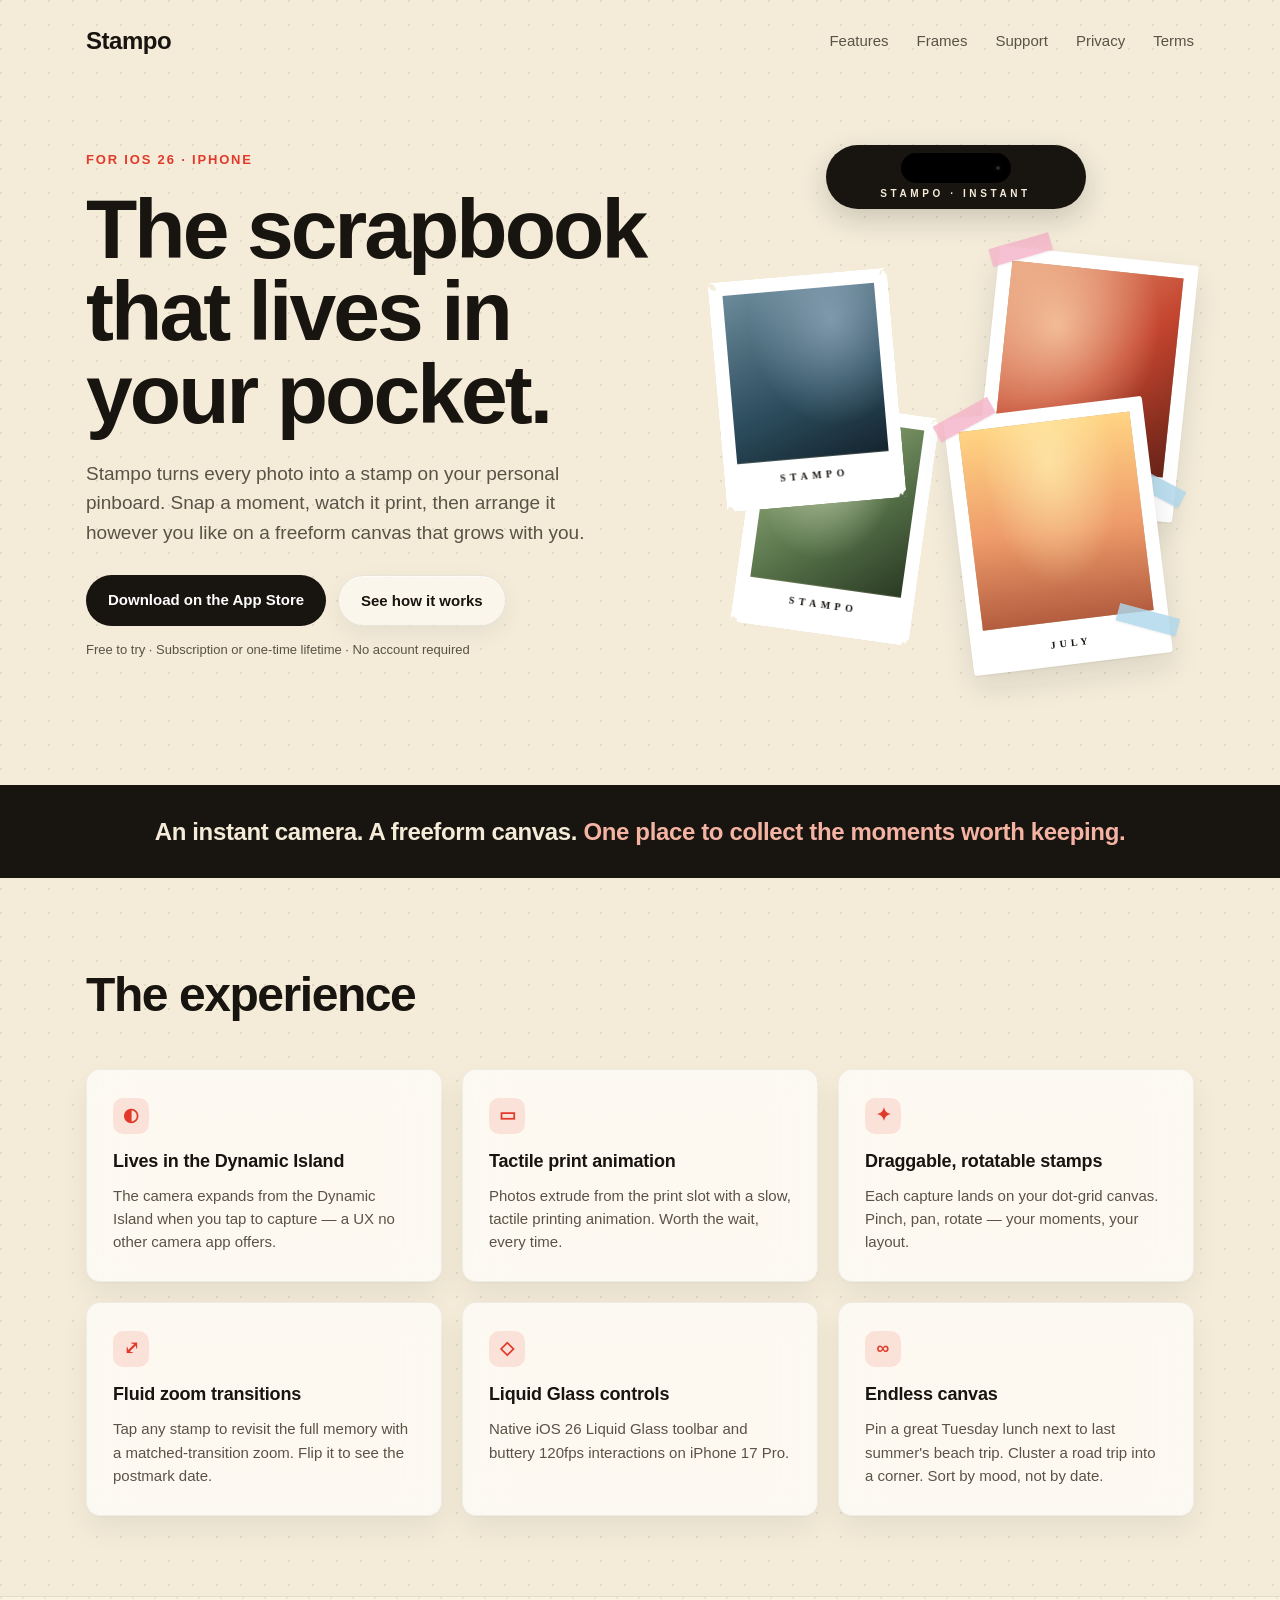
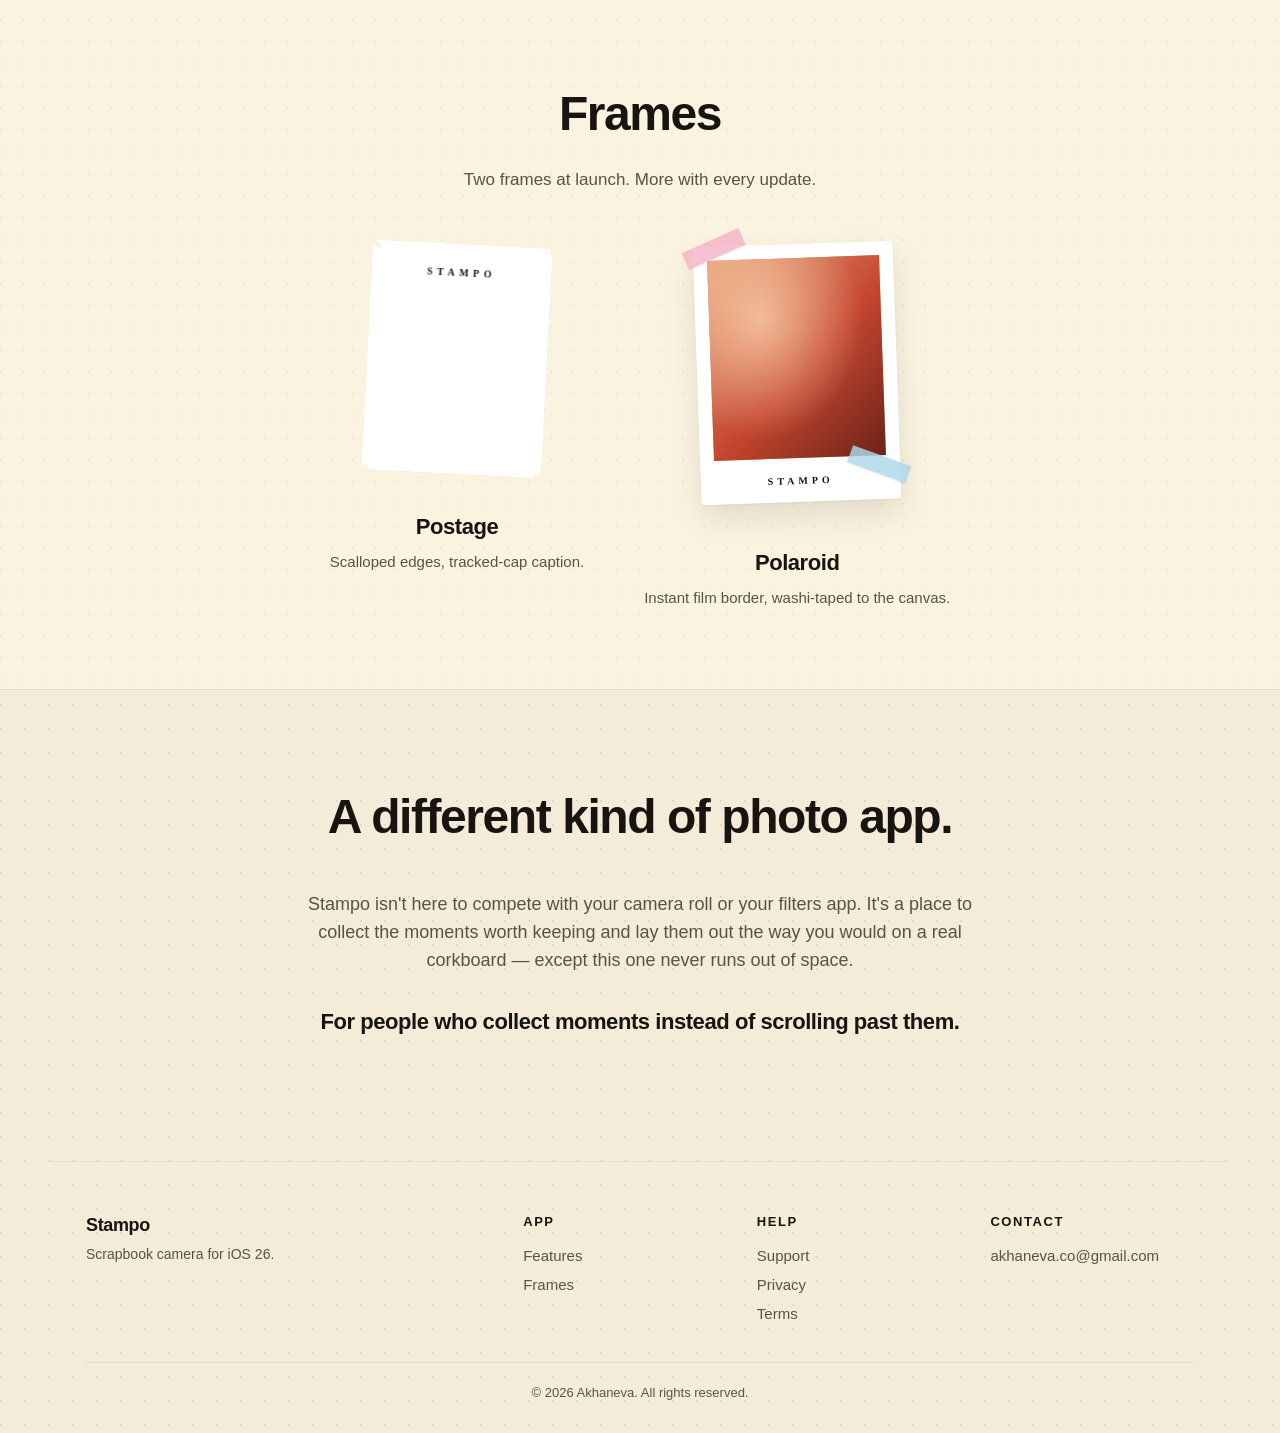
==== commit 530903f8: "Add App Store download link, remove pricing section Co-Authored-By: Claude Opus 4.7 (1M context) <no" ====
--- a/index.html
+++ b/index.html
@@ -17,7 +17,6 @@
   <nav>
     <a href="#features">Features</a>
     <a href="#frames">Frames</a>
-    <a href="#pricing">Pricing</a>
     <a href="support.html">Support</a>
     <a href="privacy.html">Privacy</a>
     <a href="terms.html">Terms</a>
@@ -31,7 +30,7 @@
       <h1>The scrapbook<br/>that lives in your pocket.</h1>
       <p class="lede">Stampo turns every photo into a stamp on your personal pinboard. Snap a moment, watch it print, then arrange it however you like on a freeform canvas that grows with you.</p>
       <div class="cta">
-        <a class="btn primary" href="#" aria-disabled="true">Coming soon to the App Store</a>
+        <a class="btn primary" href="https://apps.apple.com/us/app/stampo-scrapbook-camera/id6772399809">Download on the App Store</a>
         <a class="btn ghost" href="#features">See how it works</a>
       </div>
       <p class="micro">Free to try · Subscription or one-time lifetime · No account required</p>
@@ -129,60 +128,6 @@
     <p class="signoff">For people who collect moments instead of scrolling past them.</p>
   </section>
 
-  <section id="pricing" class="pricing">
-    <h2>Pricing</h2>
-    <p class="pricing-lede">Start free. Unlock the full set of frames, export, and future drops with Stampo Pro.</p>
-
-    <div class="price-grid">
-      <article class="price-card">
-        <header>
-          <p class="tier">Monthly</p>
-          <p class="amount"><span class="currency">$</span>2.99<span class="period">/month</span></p>
-          <p class="tier-sub">Stampo Plus, billed monthly.</p>
-        </header>
-        <ul>
-          <li>All frames, current and future</li>
-          <li>Export stamps to Photos</li>
-          <li>iCloud canvas sync</li>
-          <li>Cancel anytime</li>
-        </ul>
-        <a class="btn ghost full" href="#" aria-disabled="true">Coming with v1.0</a>
-      </article>
-
-      <article class="price-card featured">
-        <p class="ribbon">7-day free trial</p>
-        <header>
-          <p class="tier">Annual</p>
-          <p class="amount"><span class="currency">$</span>19.99<span class="period">/year</span></p>
-          <p class="tier-sub">≈ $1.66/month · save 44%. Try free for 7 days.</p>
-        </header>
-        <ul>
-          <li>Everything in Monthly</li>
-          <li>7-day free trial</li>
-          <li>Priority feature requests</li>
-          <li>Cancel anytime</li>
-        </ul>
-        <a class="btn primary full" href="#" aria-disabled="true">Coming with v1.0</a>
-      </article>
-
-      <article class="price-card">
-        <header>
-          <p class="tier">Lifetime</p>
-          <p class="amount"><span class="currency">$</span>39.99<span class="period">once</span></p>
-          <p class="tier-sub">One payment. Yours forever.</p>
-        </header>
-        <ul>
-          <li>Everything in Annual</li>
-          <li>Every future frame drop included</li>
-          <li>No subscription, ever</li>
-          <li>Family Sharing supported</li>
-        </ul>
-        <a class="btn ghost full" href="#" aria-disabled="true">Coming with v1.0</a>
-      </article>
-    </div>
-
-    <p class="pricing-foot">Prices shown in USD. Available in 175 territories at the App Store's local equivalent. Subscriptions auto-renew until cancelled in your Apple ID settings; the Annual trial converts to a paid subscription unless cancelled at least 24 hours before it ends. Free tier always includes the camera, the canvas, and the Polaroid frame.</p>
-  </section>
 </main>
 
 <footer>
@@ -195,7 +140,6 @@
       <p class="foot-h">App</p>
       <a href="#features">Features</a>
       <a href="#frames">Frames</a>
-      <a href="#pricing">Pricing</a>
     </div>
     <div>
       <p class="foot-h">Help</p>
